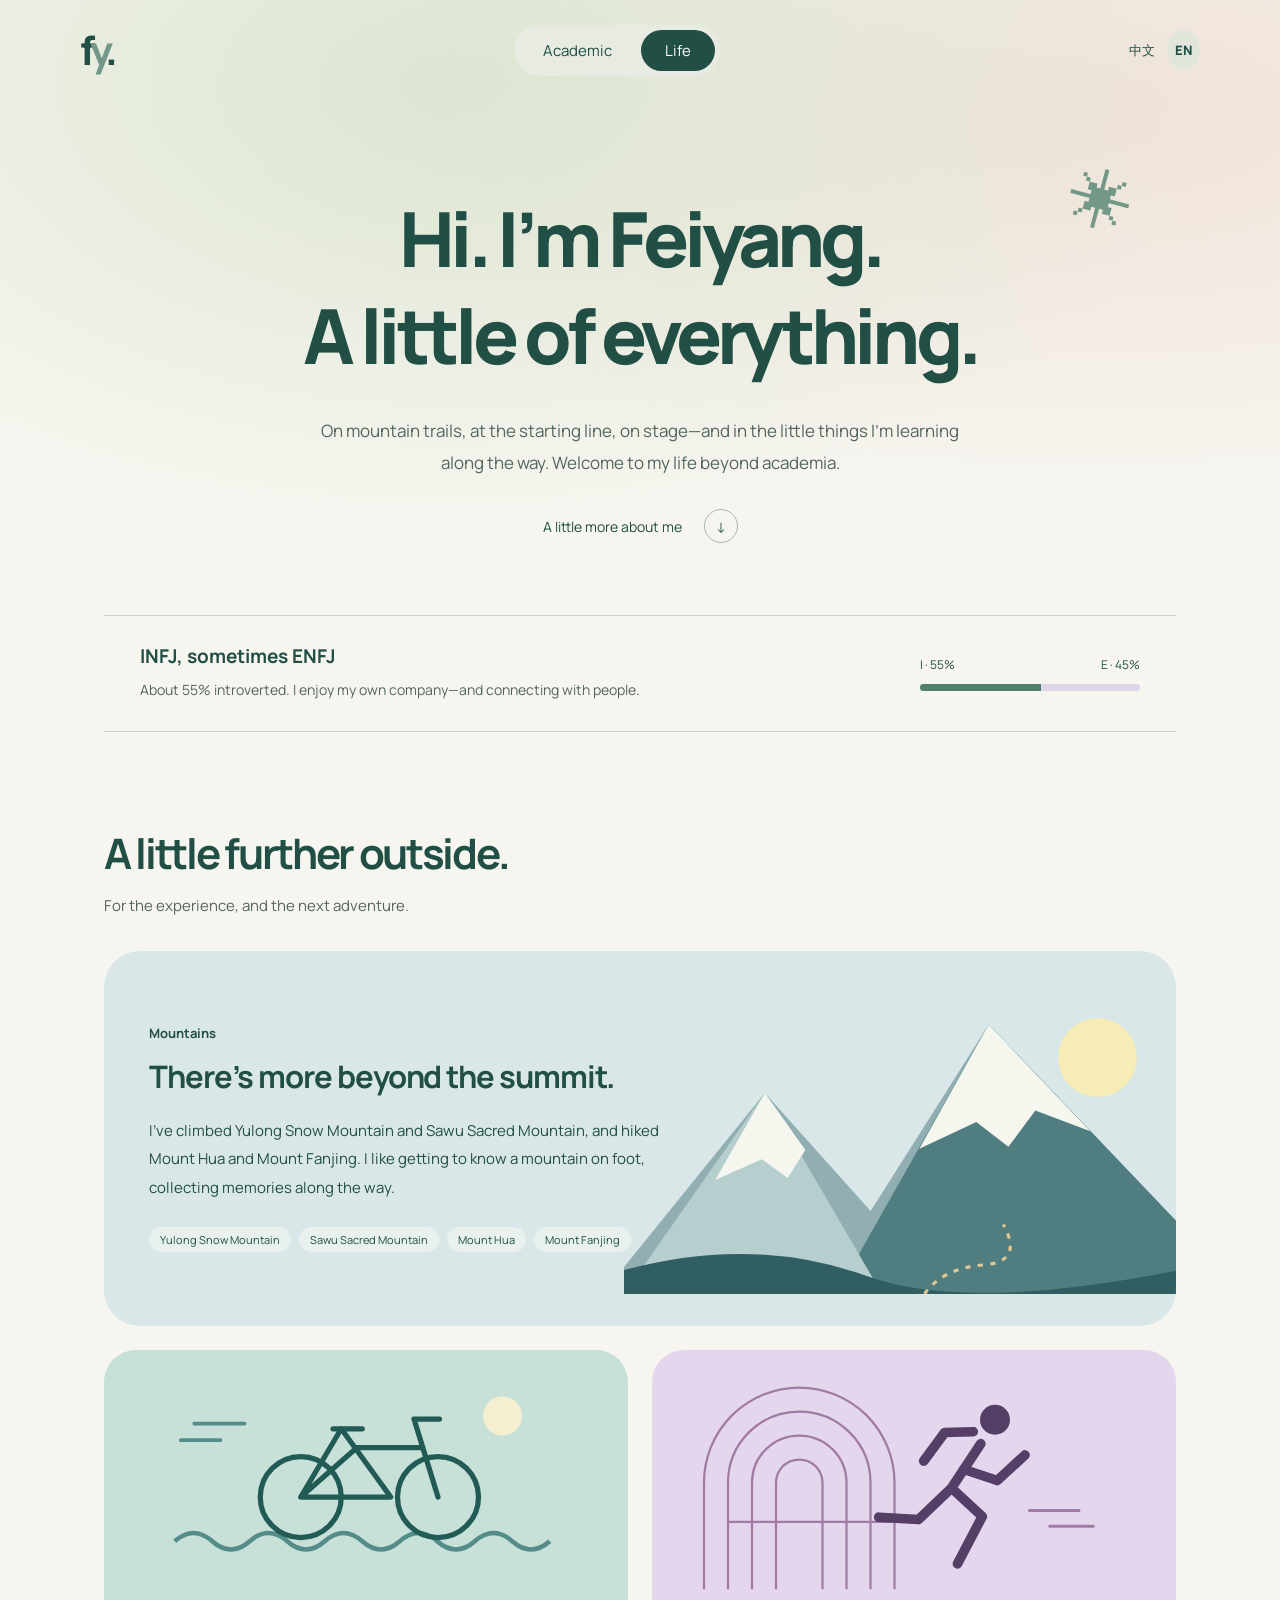
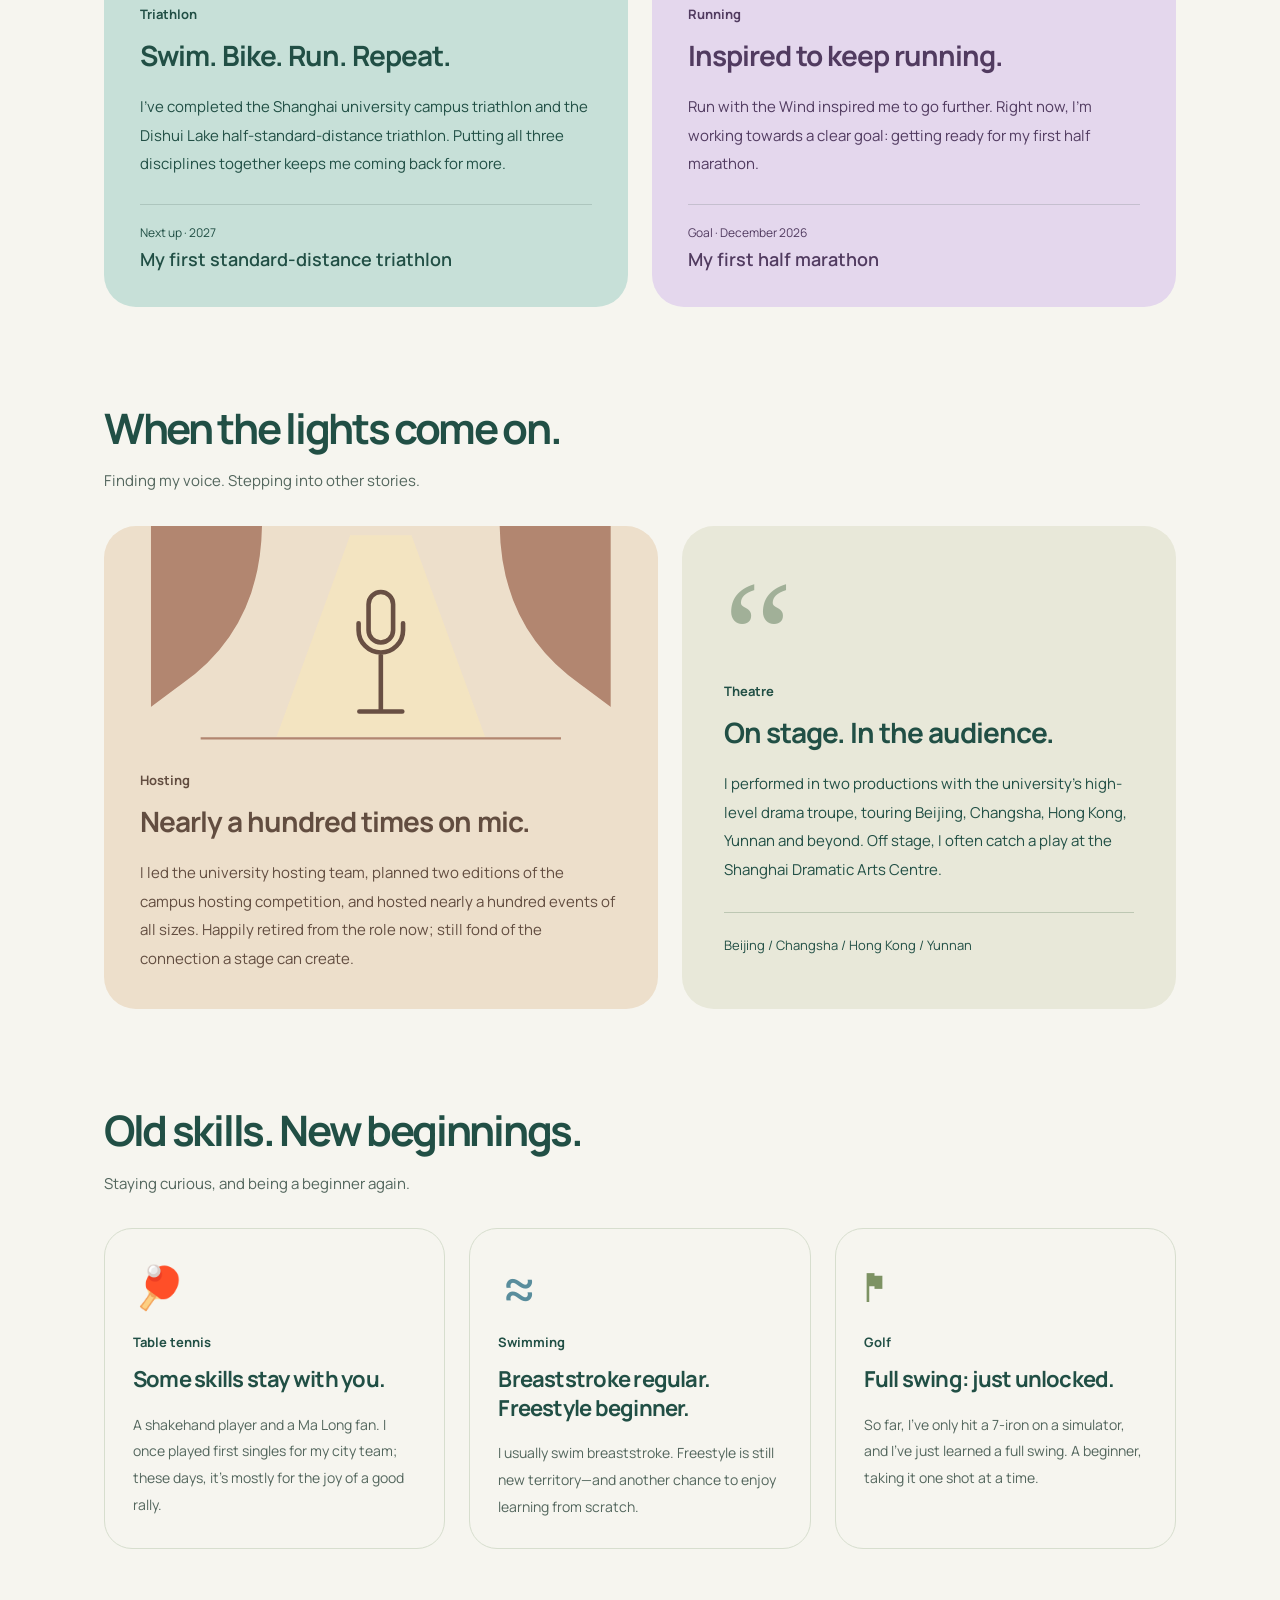
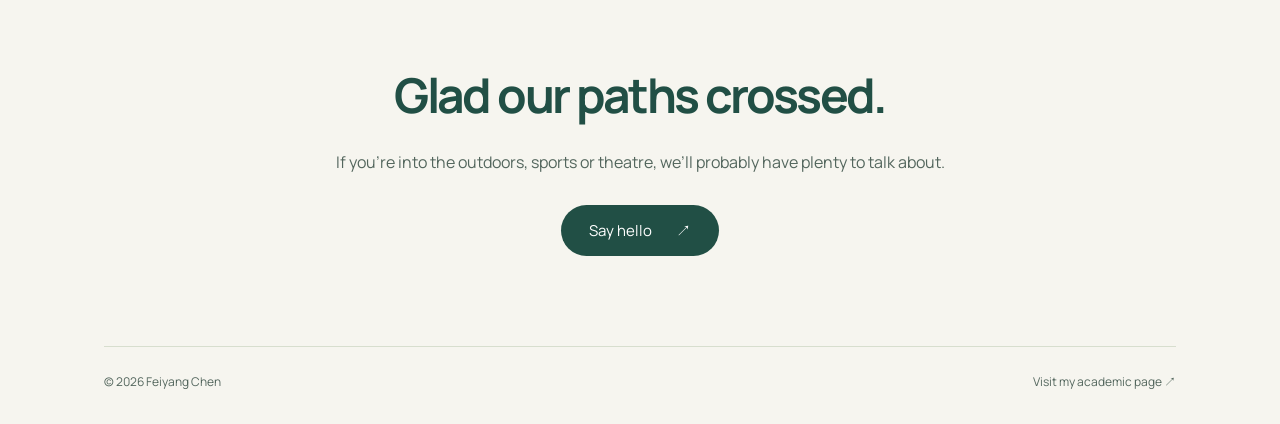
==== life.html @ d4350c3b "Add bilingual lifestyle page alongside academic homepage" ====
<!DOCTYPE html>
<html lang="zh-CN">
<head>
<meta charset="utf-8"><meta name="viewport" content="width=device-width, initial-scale=1">
<meta name="description" content="认识生活中的陈飞扬：登山、铁三、跑步、主持、话剧，以及不断尝试的新爱好。">
<meta name="theme-color" content="#f6f5ef"><title>生活中的陈飞扬 | Feiyang Chen</title>
<link rel="icon" href="static/assets/favicon.ico"><link rel="preconnect" href="https://fonts.googleapis.com"><link rel="preconnect" href="https://fonts.gstatic.com" crossorigin>
<link href="https://fonts.googleapis.com/css2?family=Manrope:wght@400;500;600;700;800&display=swap" rel="stylesheet">
<link rel="stylesheet" href="static/css/life.css?v=20261017-life1">
<script defer src="static/js/language.js?v=20261017-life1"></script><script defer src="static/js/life.js?v=20261017-life1"></script>
</head><body>
<svg class="art-library" xmlns="http://www.w3.org/2000/svg" aria-hidden="true"><defs>
<symbol id="art-mountain" viewBox="0 0 600 300">
<circle cx="457" cy="72" r="38" fill="#f6ecb6"/><path d="M0 274 136 106 238 220 352 40 600 300H0Z" fill="#91afb2"/><path d="m352 40 248 260H205Z" fill="#507e80"/><path d="m352 40-67 120 55-26 31 24 26-35 53 20Z" fill="#f5f7ef"/><path d="M0 300 136 106 249 300Z" fill="#b6cecd"/><path d="m136 106-48 84 45-20 25 18 17-27Z" fill="#f5f7ef"/><path d="M0 277Q125 243 235 283T600 263V300H0Z" fill="#315e62"/><path d="M290 300q18-25 57-28t19-39" fill="none" stroke="#e2c792" stroke-width="3" stroke-dasharray="5 7"/>
</symbol>
<symbol id="art-tri" viewBox="0 0 600 300">
<path d="M45 235q25-22 50 0t50 0t50 0t50 0t50 0t50 0t50 0t50 0t50 0t50 0" fill="none" stroke="#548c89" stroke-width="6"/>
<g fill="none" stroke="#225b55" stroke-width="7" stroke-linecap="round" stroke-linejoin="round"><circle cx="213" cy="176" r="54"/><circle cx="396" cy="176" r="54"/><path d="m213 176 54-91 66 91H213l75-66h88m20 66-32-104h34m-142 13h39"/></g>
<circle cx="482" cy="68" r="26" fill="#f5efd1"/><path d="M71 78h67m-85 22h53" stroke="#548c89" stroke-width="5" stroke-linecap="round"/>
</symbol>
<symbol id="art-run" viewBox="0 0 600 300">
<g fill="none" stroke="#a17ba4" stroke-width="3"><path d="M20 299V157a127 127 0 0 1 254 0v142m-222 0V157a95 95 0 0 1 190 0v142m-190-90h222"/><path d="M84 299V157a63 63 0 0 1 126 0v142m-94 0V157a31 31 0 0 1 62 0v142"/></g>
<g stroke="#553f67" stroke-width="13" fill="none" stroke-linecap="round" stroke-linejoin="round"><path d="m389 105-39 59 41 38-33 63m-9-100-43 41-53-3m113-64 45 15 37-34m-69-31-38 1-28 38"/></g><circle cx="408" cy="73" r="20" fill="#553f67"/>
<path d="M454 194h66m-39 21h58" stroke="#a17ba4" stroke-width="4" stroke-linecap="round"/>
</symbol>
<symbol id="art-stage" viewBox="0 0 600 300">
<path d="M0 0h145q-2 135-106 207L0 236ZM600 0H455q2 135 106 207l39 29Z" fill="#b28670"/><path d="m260 12-96 263h272L340 12Z" fill="#f7e6bc" opacity=".65"/>
<g fill="none" stroke="#684f43" stroke-width="6" stroke-linecap="round"><rect x="284" y="86" width="32" height="66" rx="16"/><path d="M271 127v9a29 29 0 0 0 58 0v-9m-29 38v77m-28 0h56"/></g><path d="M65 277h470" stroke="#b28670" stroke-width="3"/>
</symbol>
</defs></svg>
<a class="skip-link" href="#life-main"><span data-zh="跳至正文" data-en="Skip to content">跳至正文</span></a>
<header class="life-header"><a class="wordmark" href="life.html" data-page-link="life.html" aria-label="Feiyang Chen">f<span>y</span>.</a>
<nav class="mode-switch" aria-label="页面风格" data-label-zh="页面风格" data-label-en="Page style"><a href="index.html" data-page-link="index.html"><span data-zh="学术" data-en="Academic">学术</span></a><a href="life.html" aria-current="page" data-page-link="life.html"><span data-zh="生活" data-en="Life">生活</span></a></nav>
<div class="language-switch" role="group" aria-label="页面语言" data-label-zh="页面语言" data-label-en="Page language"><button data-language="zh" aria-pressed="true" lang="zh-CN">中文</button><button data-language="en" aria-pressed="false" lang="en">EN</button></div></header>
<main id="life-main" tabindex="-1">
<section class="hero"><div class="hero-flower" aria-hidden="true">✳</div>
<h1><span data-zh="嗨，我是飞扬。" data-en="Hi. I’m Feiyang.">嗨，我是飞扬。</span><br><span data-zh="生活，还有很多面。" data-en="A little of everything.">生活，还有很多面。</span></h1>
<p class="hero-intro" data-zh="山野、赛道、舞台，也在日常的小小尝试里。很高兴在这里，与你分享学术之外的我。" data-en="On mountain trails, at the starting line, on stage—and in the little things I’m learning along the way. Welcome to my life beyond academia.">山野、赛道、舞台，也在日常的小小尝试里。很高兴在这里，与你分享学术之外的我。</p>
<a class="explore" href="#outside"><span data-zh="往下走，认识一下" data-en="A little more about me">往下走，认识一下</span> <span aria-hidden="true">↓</span></a>
<div class="personality"><div><strong data-zh="INFJ，偶尔 ENFJ" data-en="INFJ, sometimes ENFJ">INFJ，偶尔 ENFJ</strong><p data-zh="I 属性大约 55%。喜欢独处，也享受与人相遇。" data-en="About 55% introverted. I enjoy my own company—and connecting with people.">I 属性大约 55%。喜欢独处，也享受与人相遇。</p></div><div class="personality-scale" aria-label="55% introverted"><div><span>I · 55%</span><span>E · 45%</span></div><div class="scale-track"><span></span></div></div></div>
</section>
<section class="life-section" id="outside"><div class="section-heading"><h2 data-zh="往山野去，往前一步。" data-en="A little further outside.">往山野去，往前一步。</h2><p data-zh="享受过程，也期待下一次出发。" data-en="For the experience, and the next adventure.">享受过程，也期待下一次出发。</p></div>
<article class="mountain-card"><div class="mountain-copy"><span class="interest-label" data-zh="登山" data-en="Mountains">登山</span><h3 data-zh="去看看，山那边的风景。" data-en="There’s more beyond the summit.">去看看，山那边的风景。</h3><p data-zh="爬过玉龙雪山和萨武神山，也走过华山、梵净山。喜欢用双脚认识一座山，把沿途的风景留在记忆里。" data-en="I’ve climbed Yulong Snow Mountain and Sawu Sacred Mountain, and hiked Mount Hua and Mount Fanjing. I like getting to know a mountain on foot, collecting memories along the way.">爬过玉龙雪山和萨武神山，也走过华山、梵净山。喜欢用双脚认识一座山，把沿途的风景留在记忆里。</p><div class="place-tags"><span data-zh="玉龙雪山" data-en="Yulong Snow Mountain">玉龙雪山</span><span data-zh="萨武神山" data-en="Sawu Sacred Mountain">萨武神山</span><span data-zh="华山" data-en="Mount Hua">华山</span><span data-zh="梵净山" data-en="Mount Fanjing">梵净山</span></div></div><svg class="illustration mountain" viewBox="0 0 600 300" aria-hidden="true"><use href="#art-mountain"/></svg></article>
<div class="two-up"><article class="interest-card tri-card"><svg class="illustration tri" viewBox="0 0 600 300" aria-hidden="true"><use href="#art-tri"/></svg><div class="card-copy"><span class="interest-label" data-zh="铁人三项" data-en="Triathlon">铁人三项</span><h3 data-zh="游、骑、跑。都想试试。" data-en="Swim. Bike. Run. Repeat.">游、骑、跑。都想试试。</h3><p data-zh="完成过上海大学生校园铁三和滴水湖半标铁三。三项连在一起的挑战，让我一直想再往前一步。" data-en="I’ve completed the Shanghai university campus triathlon and the Dishui Lake half-standard-distance triathlon. Putting all three disciplines together keeps me coming back for more.">完成过上海大学生校园铁三和滴水湖半标铁三。三项连在一起的挑战，让我一直想再往前一步。</p><div class="goal"><span data-zh="下一站 · 2027" data-en="Next up · 2027">下一站 · 2027</span><strong data-zh="完成第一个标铁" data-en="My first standard-distance triathlon">完成第一个标铁</strong></div></div></article>
<article class="interest-card run-card"><svg class="illustration run" viewBox="0 0 600 300" aria-hidden="true"><use href="#art-run"/></svg><div class="card-copy"><span class="interest-label" data-zh="跑步" data-en="Running">跑步</span><h3 data-zh="风在前面，我在路上。" data-en="Inspired to keep running.">风在前面，我在路上。</h3><p data-zh="受到《强风吹拂》的感召，开始向更远的距离出发。现在的目标很明确：认真准备人生第一个半程马拉松。" data-en="Run with the Wind inspired me to go further. Right now, I’m working towards a clear goal: getting ready for my first half marathon.">受到《强风吹拂》的感召，开始向更远的距离出发。现在的目标很明确：认真准备人生第一个半程马拉松。</p><div class="goal"><span data-zh="目标 · 2026 年 12 月" data-en="Goal · December 2026">目标 · 2026 年 12 月</span><strong data-zh="人生第一个半马" data-en="My first half marathon">人生第一个半马</strong></div></div></article></div></section>
<section class="life-section" id="stage"><div class="section-heading"><h2 data-zh="灯光亮起的时候。" data-en="When the lights come on.">灯光亮起的时候。</h2><p data-zh="喜欢表达，也喜欢走进别人的故事。" data-en="Finding my voice. Stepping into other stories.">喜欢表达，也喜欢走进别人的故事。</p></div>
<div class="stage-layout"><article class="hosting-card"><svg class="illustration stage" viewBox="0 0 600 300" aria-hidden="true"><use href="#art-stage"/></svg><div class="card-copy"><span class="interest-label" data-zh="主持" data-en="Hosting">主持</span><h3 data-zh="近百次拿起话筒。" data-en="Nearly a hundred times on mic.">近百次拿起话筒。</h3><p data-zh="曾任校主持人团团长，亲手策划了两届校园主持人大赛，主持过大大小小近百场活动。如今已经光荣退休，仍然喜欢舞台上与人交流的感觉。" data-en="I led the university hosting team, planned two editions of the campus hosting competition, and hosted nearly a hundred events of all sizes. Happily retired from the role now; still fond of the connection a stage can create.">曾任校主持人团团长，亲手策划了两届校园主持人大赛，主持过大大小小近百场活动。如今已经光荣退休，仍然喜欢舞台上与人交流的感觉。</p></div></article>
<article class="theatre-card"><div class="theatre-symbol" aria-hidden="true">“</div><span class="interest-label" data-zh="话剧" data-en="Theatre">话剧</span><h3 data-zh="在舞台上，也在观众席。" data-en="On stage. In the audience.">在舞台上，也在观众席。</h3><p data-zh="在学校高水平话剧团参演了两部话剧，随团到北京、长沙、香港、云南等地巡演。台下，也经常去上海话剧艺术中心看剧。" data-en="I performed in two productions with the university’s high-level drama troupe, touring Beijing, Changsha, Hong Kong, Yunnan and beyond. Off stage, I often catch a play at the Shanghai Dramatic Arts Centre.">在学校高水平话剧团参演了两部话剧，随团到北京、长沙、香港、云南等地巡演。台下，也经常去上海话剧艺术中心看剧。</p><div class="tour-route"><span data-zh="北京 / 长沙 / 香港 / 云南" data-en="Beijing / Changsha / Hong Kong / Yunnan">北京 / 长沙 / 香港 / 云南</span></div></article></div></section>
<section class="life-section" id="everyday"><div class="section-heading"><h2 data-zh="有童子功，也有新手村。" data-en="Old skills. New beginnings.">有童子功，也有新手村。</h2><p data-zh="保持好奇，允许自己从头学起。" data-en="Staying curious, and being a beginner again.">保持好奇，允许自己从头学起。</p></div><div class="small-grid">
<article class="small-card old-hand"><div class="sport-mark" aria-hidden="true">🏓</div><span class="interest-label" data-zh="乒乓球" data-en="Table tennis">乒乓球</span><h3 data-zh="童子功还在。" data-en="Some skills stay with you.">童子功还在。</h3><p data-zh="横拍选手，偶像是马龙。曾在市队担任团体一单，现在主要打着玩，享受来回对拉的快乐。" data-en="A shakehand player and a Ma Long fan. I once played first singles for my city team; these days, it’s mostly for the joy of a good rally.">横拍选手，偶像是马龙。曾在市队担任团体一单，现在主要打着玩，享受来回对拉的快乐。</p></article><article class="small-card swim"><div class="sport-mark" aria-hidden="true">≈</div><span class="interest-label" data-zh="游泳" data-en="Swimming">游泳</span><h3 data-zh="蛙泳熟悉，自由泳学习中。" data-en="Breaststroke regular. Freestyle beginner.">蛙泳熟悉，自由泳学习中。</h3><p data-zh="经常游蛙泳，自由泳还是菜鸟。换一种泳姿，也就多了一份从头学习的乐趣。" data-en="I usually swim breaststroke. Freestyle is still new territory—and another chance to enjoy learning from scratch.">经常游蛙泳，自由泳还是菜鸟。换一种泳姿，也就多了一份从头学习的乐趣。</p></article><article class="small-card golf"><div class="sport-mark" aria-hidden="true">⚑</div><span class="interest-label" data-zh="高尔夫" data-en="Golf">高尔夫</span><h3 data-zh="刚解锁，全挥杆。" data-en="Full swing: just unlocked.">刚解锁，全挥杆。</h3><p data-zh="目前只在模拟器上打过七铁，刚刚学会全挥杆。入门选手，慢慢来。" data-en="So far, I’ve only hit a 7-iron on a simulator, and I’ve just learned a full swing. A beginner, taking it one shot at a time.">目前只在模拟器上打过七铁，刚刚学会全挥杆。入门选手，慢慢来。</p></article></div></section>
<section class="closing"><h2 data-zh="很高兴，与你相遇。" data-en="Glad our paths crossed.">很高兴，与你相遇。</h2><p data-zh="如果你也喜欢山野、运动或剧场，我们大概会有很多话可聊。" data-en="If you’re into the outdoors, sports or theatre, we’ll probably have plenty to talk about.">如果你也喜欢山野、运动或剧场，我们大概会有很多话可聊。</p><a href="mailto:cfy.sjtu@sjtu.edu.cn"><span data-zh="打个招呼" data-en="Say hello">打个招呼</span> <span aria-hidden="true">↗</span></a></section>
</main><footer class="life-footer"><span>© 2026 Feiyang Chen</span><a href="index.html" data-page-link="index.html"><span data-zh="回到学术主页" data-en="Visit my academic page">回到学术主页</span> <span aria-hidden="true">↗</span></a></footer>
<div class="sr-only" id="language-status" role="status" aria-live="polite"></div>
</body></html>
---- static/css/life.css ----
:root{--paper:#f6f5ef;--ink:#214f45;--muted:#53665d;--mint:#c7e0d8;--lilac:#e4d7ed;--blue:#d9e7e8;--sand:#eddfcb;--font:'Manrope','PingFang SC','Microsoft YaHei',sans-serif}
*{box-sizing:border-box}html{scroll-behavior:smooth;scroll-padding-top:100px}body{margin:0;background:var(--paper);color:var(--ink);font-family:var(--font);-webkit-font-smoothing:antialiased}a{color:inherit;text-decoration:none}button{font:inherit;color:inherit;cursor:pointer}a:focus-visible,button:focus-visible{outline:3px solid #42796d;outline-offset:5px}::selection{background:#c7e0d8}p{line-height:1.9;margin:0}h1,h2,h3{margin:0;line-height:1.3}h1,h2{letter-spacing:-.055em}h3{letter-spacing:-.035em}svg{display:block}.art-library{position:absolute;width:0;height:0;overflow:hidden}.sr-only{position:absolute;width:1px;height:1px;overflow:hidden;clip-path:inset(50%)}.skip-link{position:fixed;top:-80px;left:20px;padding:12px;background:white;z-index:10}.skip-link:focus{top:12px}
.life-header{position:relative;z-index:2;max-width:1184px;margin:0 auto;min-height:100px;display:flex;align-items:center;justify-content:space-between;padding:20px 32px;gap:20px}.wordmark{font-size:40px;font-weight:800;letter-spacing:-5px;line-height:1}.wordmark span{color:#739888}.mode-switch{display:flex;gap:5px;border-radius:40px;background:#e7ebe2;padding:5px}.mode-switch a{padding:10px 24px;font-size:15px;border-radius:28px}.mode-switch a[aria-current]{background:var(--ink);color:#fff}.mode-switch a:not([aria-current]):hover{background:#d7e0d2}.language-switch{display:flex;gap:4px}.language-switch button{border:0;background:transparent;font-size:13px;min-height:40px;padding:8px;border-radius:50%}.language-switch button[aria-pressed=true]{background:#e0e6db;font-weight:800}
main{max-width:1120px;margin:auto;padding:0 24px}.hero{position:relative;text-align:center;padding:90px 0 0}.hero:before{content:'';position:absolute;top:-100px;left:50%;width:100vw;transform:translateX(-50%);height:560px;z-index:-1;background:radial-gradient(ellipse at 35% 15%,#dce6d2 0,transparent 65%),radial-gradient(ellipse at 85% 20%,#f0e2d9 0,transparent 60%)}.hero h1{font-size:clamp(40px,6.4vw,78px);font-weight:800;line-height:1.28}.hero-flower{position:absolute;right:4%;top:57px;font-size:64px;color:#739888;transform:rotate(15deg)}.hero-intro{max-width:650px;margin:30px auto 0;color:var(--muted);font-size:17px}.explore{display:inline-flex;align-items:center;gap:22px;margin-top:30px;font-size:14px}.explore span[aria-hidden]{display:grid;place-items:center;width:34px;height:34px;border:1px solid #a8b9a6;border-radius:50%}.explore:hover span[aria-hidden]{background:var(--ink);color:white}.personality{display:flex;align-items:center;justify-content:space-between;gap:30px;text-align:left;margin:72px 0 0;padding:27px 36px;border-top:1px solid #ccd6c8;border-bottom:1px solid #ccd6c8}.personality strong{font-size:19px}.personality p{font-size:14px;color:var(--muted);margin-top:8px}.personality-scale{width:220px;flex-shrink:0;font-size:12px}.personality-scale>div:first-child{display:flex;justify-content:space-between}.scale-track{height:7px;background:#ddd5e8;border-radius:8px;margin-top:11px;overflow:hidden}.scale-track span{display:block;width:55%;height:100%;background:#527f6c}
.life-section{margin-top:94px}.section-heading{margin-bottom:30px}.section-heading h2{font-size:clamp(29px,3.4vw,42px);font-weight:700}.section-heading p{font-size:15px;color:var(--muted);margin-top:12px}.mountain-card{background:var(--blue);border-radius:36px;position:relative;overflow:hidden;min-height:375px;display:flex;align-items:center}.mountain-copy{position:relative;z-index:1;width:55%;padding:45px}.interest-label{font-size:13px;font-weight:700;display:block;margin-bottom:14px}.mountain-copy h3,.card-copy h3,.theatre-card h3{font-size:28px;margin-bottom:20px}.mountain-copy p,.card-copy p,.theatre-card p{font-size:15px;max-width:44em}.place-tags{display:flex;flex-wrap:wrap;gap:8px;margin-top:25px}.place-tags span{font-size:11px;background:#eff5f1b3;border-radius:16px;padding:5px 11px}.mountain-card>.illustration{position:absolute;width:58%;right:-70px;bottom:0;height:100%;object-fit:contain}.two-up{display:grid;grid-template-columns:1fr 1fr;gap:24px;margin-top:24px}.interest-card{border-radius:32px;overflow:hidden;display:flex;flex-direction:column}.tri-card{background:var(--mint)}.run-card{background:var(--lilac);color:#513b60}.interest-card>.illustration{width:100%;height:225px;margin-top:15px}.card-copy{padding:15px 36px 36px;display:flex;flex:1;flex-direction:column}.goal{border-top:1px solid #46605433;margin-top:auto;padding-top:19px;display:flex;flex-direction:column;gap:6px}.card-copy p+.goal{margin-top:25px}.goal span{font-size:12px}.goal strong{font-size:18px;font-weight:600}
.stage-layout{display:grid;grid-template-columns:1.12fr 1fr;gap:24px}.hosting-card{background:var(--sand);border-radius:32px;overflow:hidden;color:#624d40}.hosting-card>.illustration{height:230px;width:100%}.theatre-card{background:#e8e8d9;border-radius:32px;padding:42px;display:flex;flex-direction:column;justify-content:center}.theatre-symbol{font-family:Georgia,serif;font-size:155px;line-height:.75;color:#a1b098;height:105px}.tour-route{font-size:13px;border-top:1px solid #bdc7b3;margin-top:28px;padding-top:21px;line-height:1.8}.small-grid{display:grid;grid-template-columns:repeat(3,1fr);gap:24px}.small-card{padding:28px;border:1px solid #d7dece;border-radius:28px}.sport-mark{font-size:42px;line-height:1.4;height:76px}.swim .sport-mark{color:#598d9c;font-size:64px;line-height:1}.golf .sport-mark{color:#7d9263}.small-card h3{font-size:22px;margin-bottom:18px}.small-card p{font-size:14px;color:var(--muted)}.closing{text-align:center;margin:115px auto 90px;max-width:650px}.closing h2{font-size:clamp(32px,4vw,48px)}.closing p{color:var(--muted);font-size:16px;margin:20px 0 28px}.closing a{display:inline-flex;gap:24px;align-items:center;background:var(--ink);color:white;border-radius:40px;padding:15px 28px;font-size:15px}.closing a:hover{background:#326c59}.life-footer{border-top:1px solid #d7dece;max-width:1072px;margin:auto;padding:26px 0 32px;display:flex;justify-content:space-between;gap:20px;font-size:12px;color:var(--muted)}.life-footer a:hover{text-decoration:underline}
html[lang=en] .hero h1{font-size:clamp(40px,6.2vw,76px);letter-spacing:-.065em}html[lang=en] .mountain-copy{width:56%}html[lang=en] .mountain-copy h3{font-size:31px}
@media(max-width:800px){.hero{padding-top:65px}.hero-flower{right:0;top:15px;font-size:45px}.personality{padding:24px 10px}.personality-scale{width:155px}.mountain-copy,html[lang=en] .mountain-copy{width:64%;padding:32px}.mountain-card>.illustration{right:-130px;width:66%}.small-grid{gap:14px}.small-card{padding:22px}.card-copy{padding:16px 26px 30px}.theatre-card{padding:30px}.life-footer{margin:0 24px}.stage-layout{grid-template-columns:1fr 1fr}}
@media(max-width:600px){html{scroll-padding-top:24px}.life-header{min-height:80px;padding:16px 20px;gap:10px}.wordmark{font-size:34px}.mode-switch a{font-size:12px;padding:9px 15px}.language-switch{gap:0}.language-switch button{padding:6px;min-width:31px;font-size:12px}main{padding:0 20px}.hero{padding-top:55px}.hero h1,html[lang=en] .hero h1{font-size:clamp(32px,8.3vw,49px)}.hero-flower{font-size:34px;top:6px;right:4%}.hero-intro{font-size:15px;text-align:left;max-width:360px;margin-top:25px}.personality{margin-top:48px;flex-direction:column;align-items:stretch;gap:20px;padding:23px 3px}.personality-scale{width:100%;max-width:290px}.personality p{font-size:13px}.life-section{margin-top:60px}.section-heading p{font-size:13px}.mountain-card{min-height:510px;display:block;border-radius:28px}.mountain-copy,html[lang=en] .mountain-copy{width:100%;padding:30px 26px 220px}.mountain-card>.illustration{width:100%;height:auto;right:0}.mountain-copy h3,.card-copy h3,.theatre-card h3,html[lang=en] .mountain-copy h3{font-size:25px}.two-up,.stage-layout,.small-grid{grid-template-columns:1fr;gap:20px}.interest-card>.illustration{height:190px}.small-card{padding:26px}.small-card h3{font-size:23px}.sport-mark{height:65px}.small-card p{font-size:15px}.closing{margin:70px auto 60px}.closing p{font-size:14px}.life-footer{flex-wrap:wrap;gap:12px;padding-bottom:28px}.theatre-card{padding:32px 26px}.theatre-symbol{height:78px;font-size:120px}}
@media(prefers-reduced-motion:reduce){html{scroll-behavior:auto}}
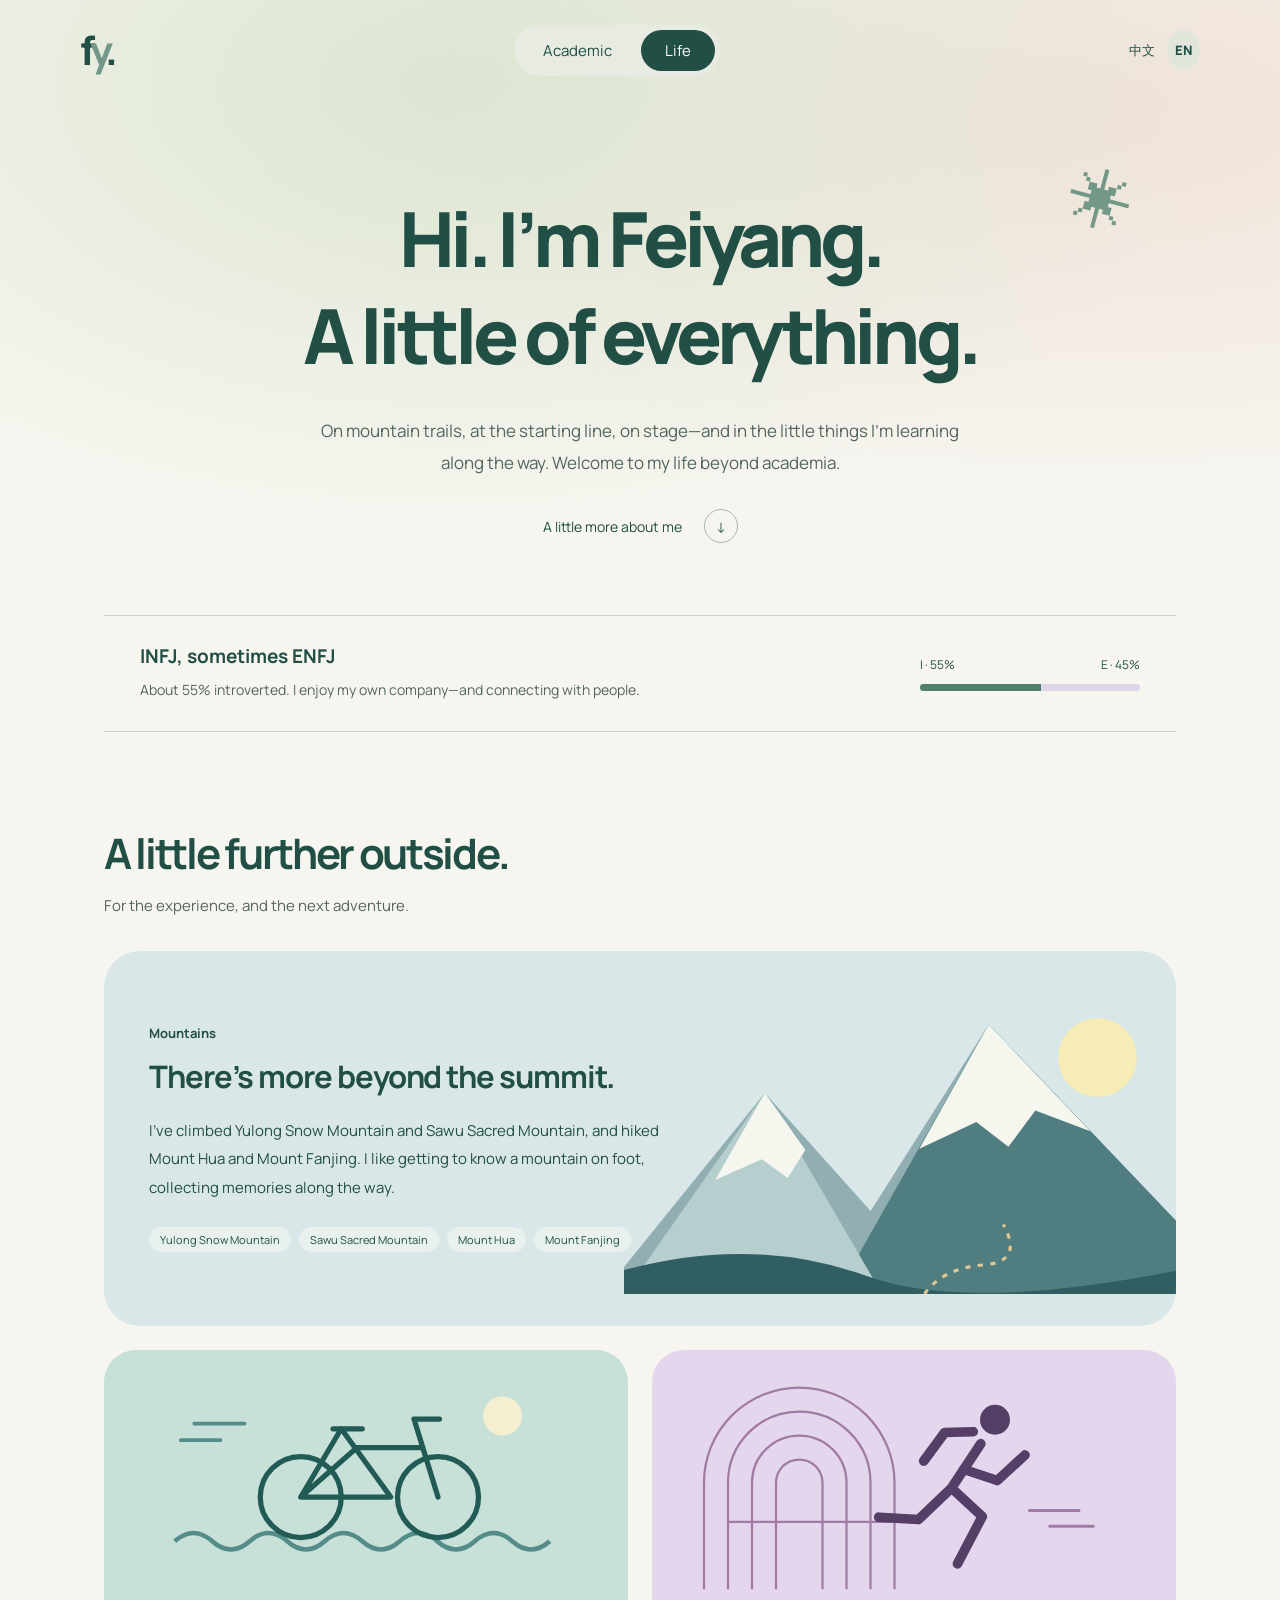
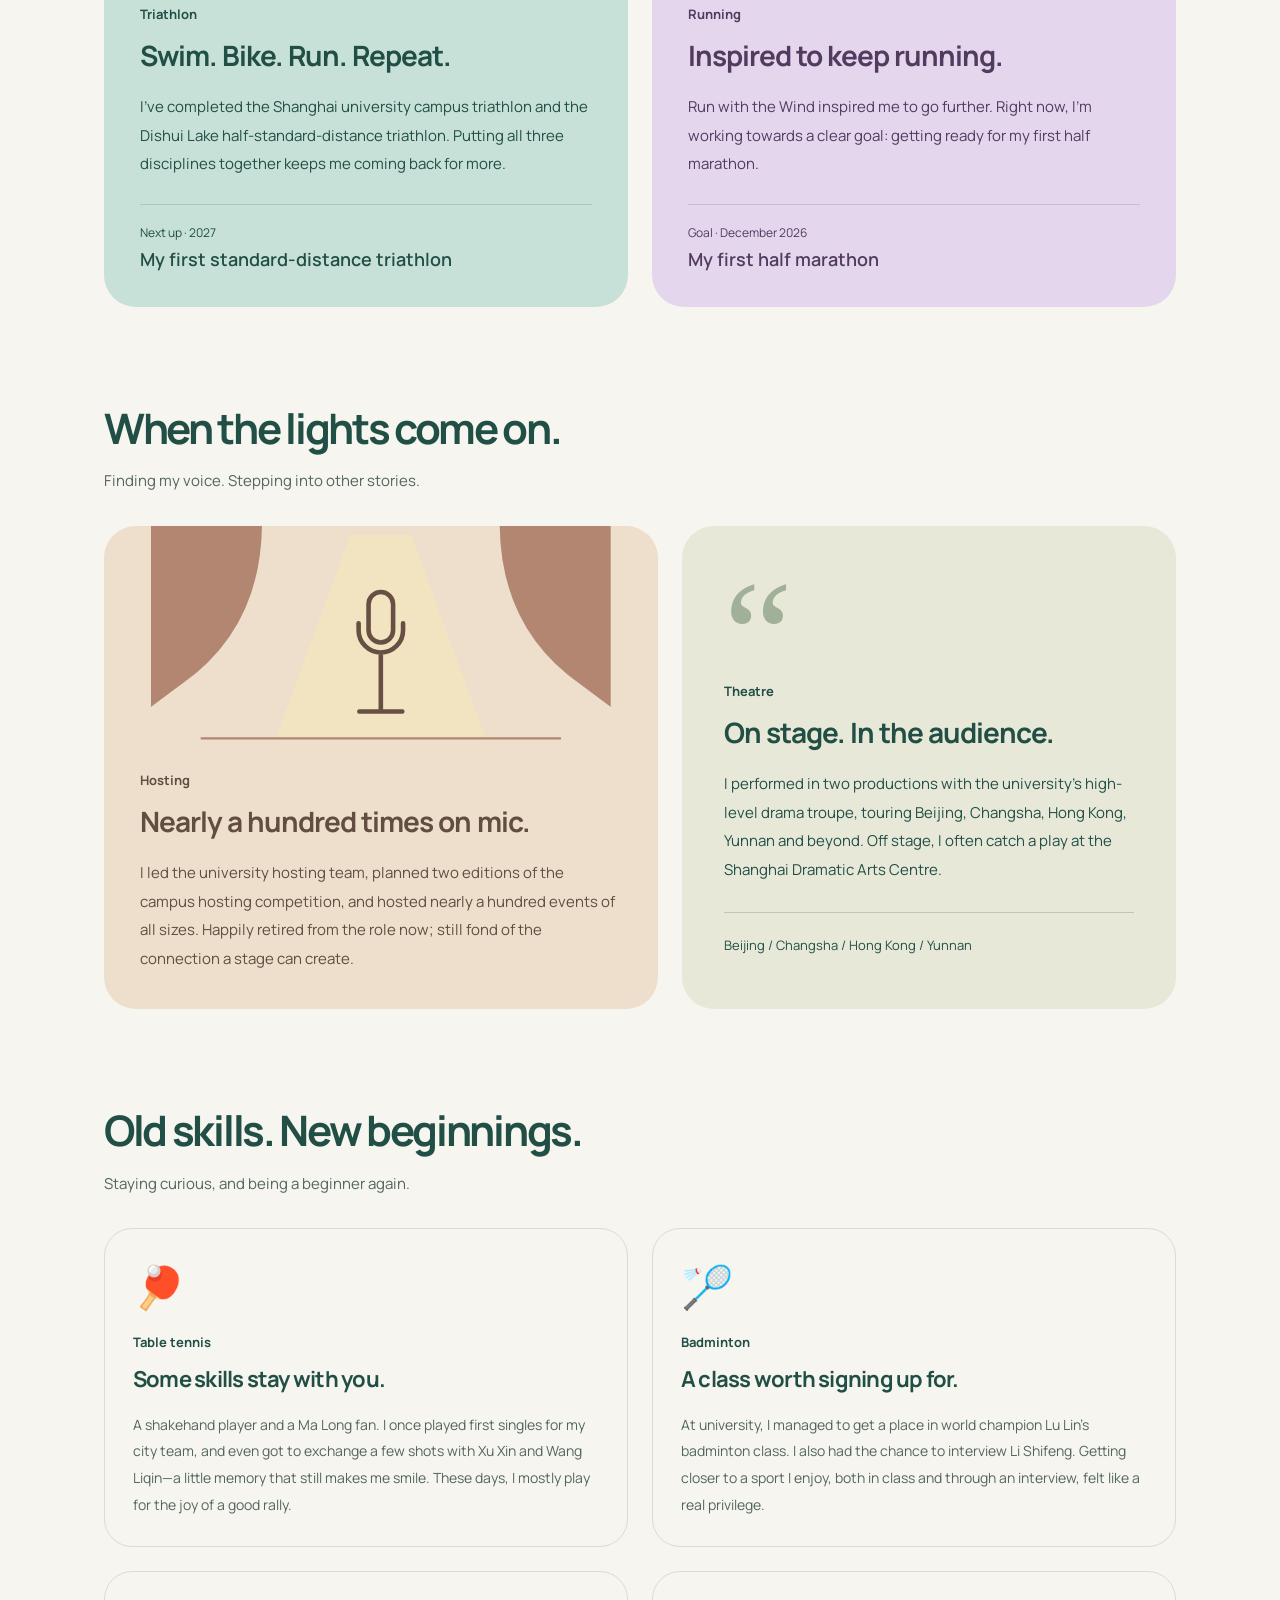
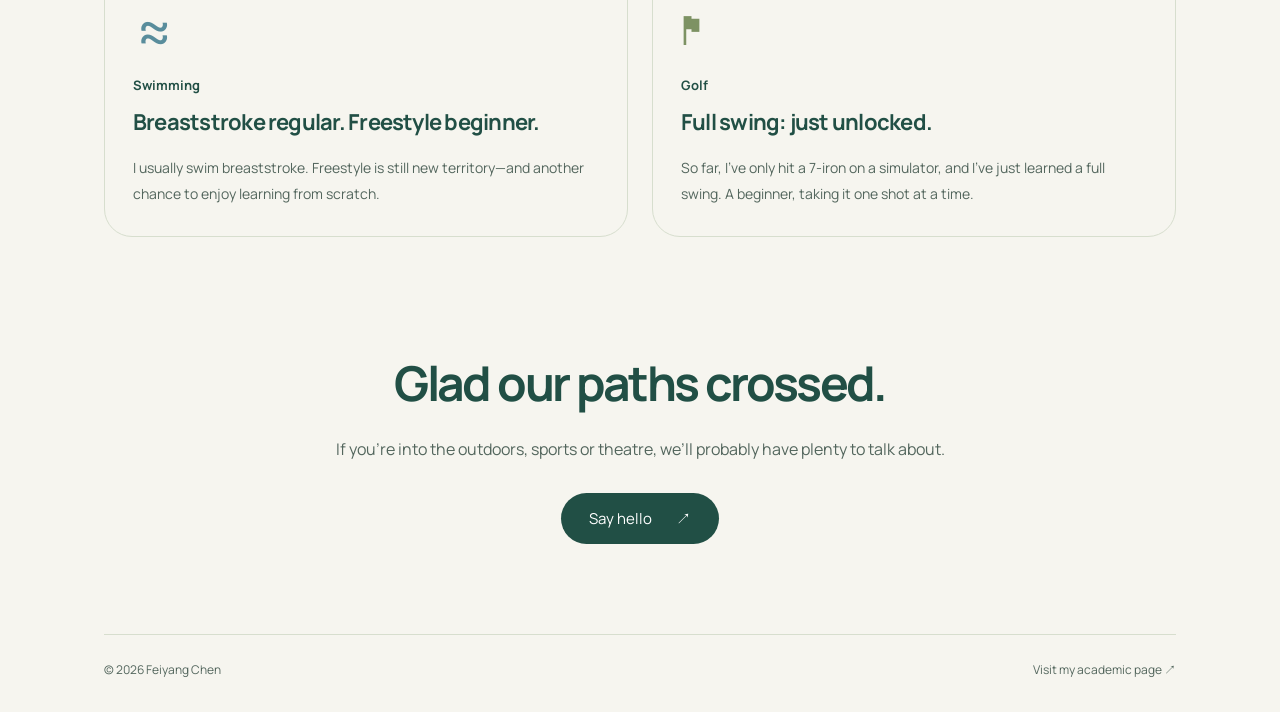
==== commit e49acd37: "Update lifestyle sports stories and simplify Chinese hero" ====
--- a/life.html
+++ b/life.html
@@ -6,8 +6,8 @@
 <meta name="theme-color" content="#f6f5ef"><title>生活中的陈飞扬 | Feiyang Chen</title>
 <link rel="icon" href="static/assets/favicon.ico"><link rel="preconnect" href="https://fonts.googleapis.com"><link rel="preconnect" href="https://fonts.gstatic.com" crossorigin>
 <link href="https://fonts.googleapis.com/css2?family=Manrope:wght@400;500;600;700;800&display=swap" rel="stylesheet">
-<link rel="stylesheet" href="static/css/life.css?v=20261017-life1">
-<script defer src="static/js/language.js?v=20261017-life1"></script><script defer src="static/js/life.js?v=20261017-life1"></script>
+<link rel="stylesheet" href="static/css/life.css?v=20261017-life2">
+<script defer src="static/js/language.js?v=20261017-life2"></script><script defer src="static/js/life.js?v=20261017-life2"></script>
 </head><body>
 <svg class="art-library" xmlns="http://www.w3.org/2000/svg" aria-hidden="true"><defs>
 <symbol id="art-mountain" viewBox="0 0 600 300">
@@ -34,7 +34,7 @@
 <div class="language-switch" role="group" aria-label="页面语言" data-label-zh="页面语言" data-label-en="Page language"><button data-language="zh" aria-pressed="true" lang="zh-CN">中文</button><button data-language="en" aria-pressed="false" lang="en">EN</button></div></header>
 <main id="life-main" tabindex="-1">
 <section class="hero"><div class="hero-flower" aria-hidden="true">✳</div>
-<h1><span data-zh="嗨，我是飞扬。" data-en="Hi. I’m Feiyang.">嗨，我是飞扬。</span><br><span data-zh="生活，还有很多面。" data-en="A little of everything.">生活，还有很多面。</span></h1>
+<h1><span class="english-intro"><span data-zh="" data-en="Hi. I’m Feiyang."></span><br></span><span data-zh="生活，还有很多面。" data-en="A little of everything.">生活，还有很多面。</span></h1>
 <p class="hero-intro" data-zh="山野、赛道、舞台，也在日常的小小尝试里。很高兴在这里，与你分享学术之外的我。" data-en="On mountain trails, at the starting line, on stage—and in the little things I’m learning along the way. Welcome to my life beyond academia.">山野、赛道、舞台，也在日常的小小尝试里。很高兴在这里，与你分享学术之外的我。</p>
 <a class="explore" href="#outside"><span data-zh="往下走，认识一下" data-en="A little more about me">往下走，认识一下</span> <span aria-hidden="true">↓</span></a>
 <div class="personality"><div><strong data-zh="INFJ，偶尔 ENFJ" data-en="INFJ, sometimes ENFJ">INFJ，偶尔 ENFJ</strong><p data-zh="I 属性大约 55%。喜欢独处，也享受与人相遇。" data-en="About 55% introverted. I enjoy my own company—and connecting with people.">I 属性大约 55%。喜欢独处，也享受与人相遇。</p></div><div class="personality-scale" aria-label="55% introverted"><div><span>I · 55%</span><span>E · 45%</span></div><div class="scale-track"><span></span></div></div></div>
@@ -47,7 +47,7 @@
 <div class="stage-layout"><article class="hosting-card"><svg class="illustration stage" viewBox="0 0 600 300" aria-hidden="true"><use href="#art-stage"/></svg><div class="card-copy"><span class="interest-label" data-zh="主持" data-en="Hosting">主持</span><h3 data-zh="近百次拿起话筒。" data-en="Nearly a hundred times on mic.">近百次拿起话筒。</h3><p data-zh="曾任校主持人团团长，亲手策划了两届校园主持人大赛，主持过大大小小近百场活动。如今已经光荣退休，仍然喜欢舞台上与人交流的感觉。" data-en="I led the university hosting team, planned two editions of the campus hosting competition, and hosted nearly a hundred events of all sizes. Happily retired from the role now; still fond of the connection a stage can create.">曾任校主持人团团长，亲手策划了两届校园主持人大赛，主持过大大小小近百场活动。如今已经光荣退休，仍然喜欢舞台上与人交流的感觉。</p></div></article>
 <article class="theatre-card"><div class="theatre-symbol" aria-hidden="true">“</div><span class="interest-label" data-zh="话剧" data-en="Theatre">话剧</span><h3 data-zh="在舞台上，也在观众席。" data-en="On stage. In the audience.">在舞台上，也在观众席。</h3><p data-zh="在学校高水平话剧团参演了两部话剧，随团到北京、长沙、香港、云南等地巡演。台下，也经常去上海话剧艺术中心看剧。" data-en="I performed in two productions with the university’s high-level drama troupe, touring Beijing, Changsha, Hong Kong, Yunnan and beyond. Off stage, I often catch a play at the Shanghai Dramatic Arts Centre.">在学校高水平话剧团参演了两部话剧，随团到北京、长沙、香港、云南等地巡演。台下，也经常去上海话剧艺术中心看剧。</p><div class="tour-route"><span data-zh="北京 / 长沙 / 香港 / 云南" data-en="Beijing / Changsha / Hong Kong / Yunnan">北京 / 长沙 / 香港 / 云南</span></div></article></div></section>
 <section class="life-section" id="everyday"><div class="section-heading"><h2 data-zh="有童子功，也有新手村。" data-en="Old skills. New beginnings.">有童子功，也有新手村。</h2><p data-zh="保持好奇，允许自己从头学起。" data-en="Staying curious, and being a beginner again.">保持好奇，允许自己从头学起。</p></div><div class="small-grid">
-<article class="small-card old-hand"><div class="sport-mark" aria-hidden="true">🏓</div><span class="interest-label" data-zh="乒乓球" data-en="Table tennis">乒乓球</span><h3 data-zh="童子功还在。" data-en="Some skills stay with you.">童子功还在。</h3><p data-zh="横拍选手，偶像是马龙。曾在市队担任团体一单，现在主要打着玩，享受来回对拉的快乐。" data-en="A shakehand player and a Ma Long fan. I once played first singles for my city team; these days, it’s mostly for the joy of a good rally.">横拍选手，偶像是马龙。曾在市队担任团体一单，现在主要打着玩，享受来回对拉的快乐。</p></article><article class="small-card swim"><div class="sport-mark" aria-hidden="true">≈</div><span class="interest-label" data-zh="游泳" data-en="Swimming">游泳</span><h3 data-zh="蛙泳熟悉，自由泳学习中。" data-en="Breaststroke regular. Freestyle beginner.">蛙泳熟悉，自由泳学习中。</h3><p data-zh="经常游蛙泳，自由泳还是菜鸟。换一种泳姿，也就多了一份从头学习的乐趣。" data-en="I usually swim breaststroke. Freestyle is still new territory—and another chance to enjoy learning from scratch.">经常游蛙泳，自由泳还是菜鸟。换一种泳姿，也就多了一份从头学习的乐趣。</p></article><article class="small-card golf"><div class="sport-mark" aria-hidden="true">⚑</div><span class="interest-label" data-zh="高尔夫" data-en="Golf">高尔夫</span><h3 data-zh="刚解锁，全挥杆。" data-en="Full swing: just unlocked.">刚解锁，全挥杆。</h3><p data-zh="目前只在模拟器上打过七铁，刚刚学会全挥杆。入门选手，慢慢来。" data-en="So far, I’ve only hit a 7-iron on a simulator, and I’ve just learned a full swing. A beginner, taking it one shot at a time.">目前只在模拟器上打过七铁，刚刚学会全挥杆。入门选手，慢慢来。</p></article></div></section>
+<article class="small-card old-hand"><div class="sport-mark" aria-hidden="true">🏓</div><span class="interest-label" data-zh="乒乓球" data-en="Table tennis">乒乓球</span><h3 data-zh="童子功还在。" data-en="Some skills stay with you.">童子功还在。</h3><p data-zh="横拍选手，偶像是马龙。曾在市队担任团体一单，也有幸和许昕、王励勤简单对打过几球——值得开心很久的小插曲。现在主要打着玩，享受来回对拉的快乐。" data-en="A shakehand player and a Ma Long fan. I once played first singles for my city team, and even got to exchange a few shots with Xu Xin and Wang Liqin—a little memory that still makes me smile. These days, I mostly play for the joy of a good rally.">横拍选手，偶像是马龙。曾在市队担任团体一单，也有幸和许昕、王励勤简单对打过几球——值得开心很久的小插曲。现在主要打着玩，享受来回对拉的快乐。</p></article><article class="small-card badminton"><div class="sport-mark" aria-hidden="true">🏸</div><span class="interest-label" data-zh="羽毛球" data-en="Badminton">羽毛球</span><h3 data-zh="从抢课，到球场。" data-en="A class worth signing up for.">从抢课，到球场。</h3><p data-zh="大学里抢到了世界冠军卢琳老师的羽毛球课，也曾采访过李诗沣。能在课堂和采访中近距离接触自己喜欢的运动，是很幸运的经历。" data-en="At university, I managed to get a place in world champion Lu Lin’s badminton class. I also had the chance to interview Li Shifeng. Getting closer to a sport I enjoy, both in class and through an interview, felt like a real privilege.">大学里抢到了世界冠军卢琳老师的羽毛球课，也曾采访过李诗沣。能在课堂和采访中近距离接触自己喜欢的运动，是很幸运的经历。</p></article><article class="small-card swim"><div class="sport-mark" aria-hidden="true">≈</div><span class="interest-label" data-zh="游泳" data-en="Swimming">游泳</span><h3 data-zh="蛙泳熟悉，自由泳学习中。" data-en="Breaststroke regular. Freestyle beginner.">蛙泳熟悉，自由泳学习中。</h3><p data-zh="经常游蛙泳，自由泳还是菜鸟。换一种泳姿，也就多了一份从头学习的乐趣。" data-en="I usually swim breaststroke. Freestyle is still new territory—and another chance to enjoy learning from scratch.">经常游蛙泳，自由泳还是菜鸟。换一种泳姿，也就多了一份从头学习的乐趣。</p></article><article class="small-card golf"><div class="sport-mark" aria-hidden="true">⚑</div><span class="interest-label" data-zh="高尔夫" data-en="Golf">高尔夫</span><h3 data-zh="刚解锁，全挥杆。" data-en="Full swing: just unlocked.">刚解锁，全挥杆。</h3><p data-zh="目前只在模拟器上打过七铁，刚刚学会全挥杆。入门选手，慢慢来。" data-en="So far, I’ve only hit a 7-iron on a simulator, and I’ve just learned a full swing. A beginner, taking it one shot at a time.">目前只在模拟器上打过七铁，刚刚学会全挥杆。入门选手，慢慢来。</p></article></div></section>
 <section class="closing"><h2 data-zh="很高兴，与你相遇。" data-en="Glad our paths crossed.">很高兴，与你相遇。</h2><p data-zh="如果你也喜欢山野、运动或剧场，我们大概会有很多话可聊。" data-en="If you’re into the outdoors, sports or theatre, we’ll probably have plenty to talk about.">如果你也喜欢山野、运动或剧场，我们大概会有很多话可聊。</p><a href="mailto:cfy.sjtu@sjtu.edu.cn"><span data-zh="打个招呼" data-en="Say hello">打个招呼</span> <span aria-hidden="true">↗</span></a></section>
 </main><footer class="life-footer"><span>© 2026 Feiyang Chen</span><a href="index.html" data-page-link="index.html"><span data-zh="回到学术主页" data-en="Visit my academic page">回到学术主页</span> <span aria-hidden="true">↗</span></a></footer>
 <div class="sr-only" id="language-status" role="status" aria-live="polite"></div>
--- a/static/css/life.css
+++ b/static/css/life.css
@@ -3,8 +3,10 @@
 .life-header{position:relative;z-index:2;max-width:1184px;margin:0 auto;min-height:100px;display:flex;align-items:center;justify-content:space-between;padding:20px 32px;gap:20px}.wordmark{font-size:40px;font-weight:800;letter-spacing:-5px;line-height:1}.wordmark span{color:#739888}.mode-switch{display:flex;gap:5px;border-radius:40px;background:#e7ebe2;padding:5px}.mode-switch a{padding:10px 24px;font-size:15px;border-radius:28px}.mode-switch a[aria-current]{background:var(--ink);color:#fff}.mode-switch a:not([aria-current]):hover{background:#d7e0d2}.language-switch{display:flex;gap:4px}.language-switch button{border:0;background:transparent;font-size:13px;min-height:40px;padding:8px;border-radius:50%}.language-switch button[aria-pressed=true]{background:#e0e6db;font-weight:800}
 main{max-width:1120px;margin:auto;padding:0 24px}.hero{position:relative;text-align:center;padding:90px 0 0}.hero:before{content:'';position:absolute;top:-100px;left:50%;width:100vw;transform:translateX(-50%);height:560px;z-index:-1;background:radial-gradient(ellipse at 35% 15%,#dce6d2 0,transparent 65%),radial-gradient(ellipse at 85% 20%,#f0e2d9 0,transparent 60%)}.hero h1{font-size:clamp(40px,6.4vw,78px);font-weight:800;line-height:1.28}.hero-flower{position:absolute;right:4%;top:57px;font-size:64px;color:#739888;transform:rotate(15deg)}.hero-intro{max-width:650px;margin:30px auto 0;color:var(--muted);font-size:17px}.explore{display:inline-flex;align-items:center;gap:22px;margin-top:30px;font-size:14px}.explore span[aria-hidden]{display:grid;place-items:center;width:34px;height:34px;border:1px solid #a8b9a6;border-radius:50%}.explore:hover span[aria-hidden]{background:var(--ink);color:white}.personality{display:flex;align-items:center;justify-content:space-between;gap:30px;text-align:left;margin:72px 0 0;padding:27px 36px;border-top:1px solid #ccd6c8;border-bottom:1px solid #ccd6c8}.personality strong{font-size:19px}.personality p{font-size:14px;color:var(--muted);margin-top:8px}.personality-scale{width:220px;flex-shrink:0;font-size:12px}.personality-scale>div:first-child{display:flex;justify-content:space-between}.scale-track{height:7px;background:#ddd5e8;border-radius:8px;margin-top:11px;overflow:hidden}.scale-track span{display:block;width:55%;height:100%;background:#527f6c}
 .life-section{margin-top:94px}.section-heading{margin-bottom:30px}.section-heading h2{font-size:clamp(29px,3.4vw,42px);font-weight:700}.section-heading p{font-size:15px;color:var(--muted);margin-top:12px}.mountain-card{background:var(--blue);border-radius:36px;position:relative;overflow:hidden;min-height:375px;display:flex;align-items:center}.mountain-copy{position:relative;z-index:1;width:55%;padding:45px}.interest-label{font-size:13px;font-weight:700;display:block;margin-bottom:14px}.mountain-copy h3,.card-copy h3,.theatre-card h3{font-size:28px;margin-bottom:20px}.mountain-copy p,.card-copy p,.theatre-card p{font-size:15px;max-width:44em}.place-tags{display:flex;flex-wrap:wrap;gap:8px;margin-top:25px}.place-tags span{font-size:11px;background:#eff5f1b3;border-radius:16px;padding:5px 11px}.mountain-card>.illustration{position:absolute;width:58%;right:-70px;bottom:0;height:100%;object-fit:contain}.two-up{display:grid;grid-template-columns:1fr 1fr;gap:24px;margin-top:24px}.interest-card{border-radius:32px;overflow:hidden;display:flex;flex-direction:column}.tri-card{background:var(--mint)}.run-card{background:var(--lilac);color:#513b60}.interest-card>.illustration{width:100%;height:225px;margin-top:15px}.card-copy{padding:15px 36px 36px;display:flex;flex:1;flex-direction:column}.goal{border-top:1px solid #46605433;margin-top:auto;padding-top:19px;display:flex;flex-direction:column;gap:6px}.card-copy p+.goal{margin-top:25px}.goal span{font-size:12px}.goal strong{font-size:18px;font-weight:600}
-.stage-layout{display:grid;grid-template-columns:1.12fr 1fr;gap:24px}.hosting-card{background:var(--sand);border-radius:32px;overflow:hidden;color:#624d40}.hosting-card>.illustration{height:230px;width:100%}.theatre-card{background:#e8e8d9;border-radius:32px;padding:42px;display:flex;flex-direction:column;justify-content:center}.theatre-symbol{font-family:Georgia,serif;font-size:155px;line-height:.75;color:#a1b098;height:105px}.tour-route{font-size:13px;border-top:1px solid #bdc7b3;margin-top:28px;padding-top:21px;line-height:1.8}.small-grid{display:grid;grid-template-columns:repeat(3,1fr);gap:24px}.small-card{padding:28px;border:1px solid #d7dece;border-radius:28px}.sport-mark{font-size:42px;line-height:1.4;height:76px}.swim .sport-mark{color:#598d9c;font-size:64px;line-height:1}.golf .sport-mark{color:#7d9263}.small-card h3{font-size:22px;margin-bottom:18px}.small-card p{font-size:14px;color:var(--muted)}.closing{text-align:center;margin:115px auto 90px;max-width:650px}.closing h2{font-size:clamp(32px,4vw,48px)}.closing p{color:var(--muted);font-size:16px;margin:20px 0 28px}.closing a{display:inline-flex;gap:24px;align-items:center;background:var(--ink);color:white;border-radius:40px;padding:15px 28px;font-size:15px}.closing a:hover{background:#326c59}.life-footer{border-top:1px solid #d7dece;max-width:1072px;margin:auto;padding:26px 0 32px;display:flex;justify-content:space-between;gap:20px;font-size:12px;color:var(--muted)}.life-footer a:hover{text-decoration:underline}
+.stage-layout{display:grid;grid-template-columns:1.12fr 1fr;gap:24px}.hosting-card{background:var(--sand);border-radius:32px;overflow:hidden;color:#624d40}.hosting-card>.illustration{height:230px;width:100%}.theatre-card{background:#e8e8d9;border-radius:32px;padding:42px;display:flex;flex-direction:column;justify-content:center}.theatre-symbol{font-family:Georgia,serif;font-size:155px;line-height:.75;color:#a1b098;height:105px}.tour-route{font-size:13px;border-top:1px solid #bdc7b3;margin-top:28px;padding-top:21px;line-height:1.8}.small-grid{display:grid;grid-template-columns:repeat(2,1fr);gap:24px}.small-card{padding:28px;border:1px solid #d7dece;border-radius:28px}.sport-mark{font-size:42px;line-height:1.4;height:76px}.swim .sport-mark{color:#598d9c;font-size:64px;line-height:1}.golf .sport-mark{color:#7d9263}.small-card h3{font-size:22px;margin-bottom:18px}.small-card p{font-size:14px;color:var(--muted)}.closing{text-align:center;margin:115px auto 90px;max-width:650px}.closing h2{font-size:clamp(32px,4vw,48px)}.closing p{color:var(--muted);font-size:16px;margin:20px 0 28px}.closing a{display:inline-flex;gap:24px;align-items:center;background:var(--ink);color:white;border-radius:40px;padding:15px 28px;font-size:15px}.closing a:hover{background:#326c59}.life-footer{border-top:1px solid #d7dece;max-width:1072px;margin:auto;padding:26px 0 32px;display:flex;justify-content:space-between;gap:20px;font-size:12px;color:var(--muted)}.life-footer a:hover{text-decoration:underline}
 html[lang=en] .hero h1{font-size:clamp(40px,6.2vw,76px);letter-spacing:-.065em}html[lang=en] .mountain-copy{width:56%}html[lang=en] .mountain-copy h3{font-size:31px}
 @media(max-width:800px){.hero{padding-top:65px}.hero-flower{right:0;top:15px;font-size:45px}.personality{padding:24px 10px}.personality-scale{width:155px}.mountain-copy,html[lang=en] .mountain-copy{width:64%;padding:32px}.mountain-card>.illustration{right:-130px;width:66%}.small-grid{gap:14px}.small-card{padding:22px}.card-copy{padding:16px 26px 30px}.theatre-card{padding:30px}.life-footer{margin:0 24px}.stage-layout{grid-template-columns:1fr 1fr}}
 @media(max-width:600px){html{scroll-padding-top:24px}.life-header{min-height:80px;padding:16px 20px;gap:10px}.wordmark{font-size:34px}.mode-switch a{font-size:12px;padding:9px 15px}.language-switch{gap:0}.language-switch button{padding:6px;min-width:31px;font-size:12px}main{padding:0 20px}.hero{padding-top:55px}.hero h1,html[lang=en] .hero h1{font-size:clamp(32px,8.3vw,49px)}.hero-flower{font-size:34px;top:6px;right:4%}.hero-intro{font-size:15px;text-align:left;max-width:360px;margin-top:25px}.personality{margin-top:48px;flex-direction:column;align-items:stretch;gap:20px;padding:23px 3px}.personality-scale{width:100%;max-width:290px}.personality p{font-size:13px}.life-section{margin-top:60px}.section-heading p{font-size:13px}.mountain-card{min-height:510px;display:block;border-radius:28px}.mountain-copy,html[lang=en] .mountain-copy{width:100%;padding:30px 26px 220px}.mountain-card>.illustration{width:100%;height:auto;right:0}.mountain-copy h3,.card-copy h3,.theatre-card h3,html[lang=en] .mountain-copy h3{font-size:25px}.two-up,.stage-layout,.small-grid{grid-template-columns:1fr;gap:20px}.interest-card>.illustration{height:190px}.small-card{padding:26px}.small-card h3{font-size:23px}.sport-mark{height:65px}.small-card p{font-size:15px}.closing{margin:70px auto 60px}.closing p{font-size:14px}.life-footer{flex-wrap:wrap;gap:12px;padding-bottom:28px}.theatre-card{padding:32px 26px}.theatre-symbol{height:78px;font-size:120px}}
 @media(prefers-reduced-motion:reduce){html{scroll-behavior:auto}}
+
+html[lang="zh-CN"] .english-intro { display: none; }
